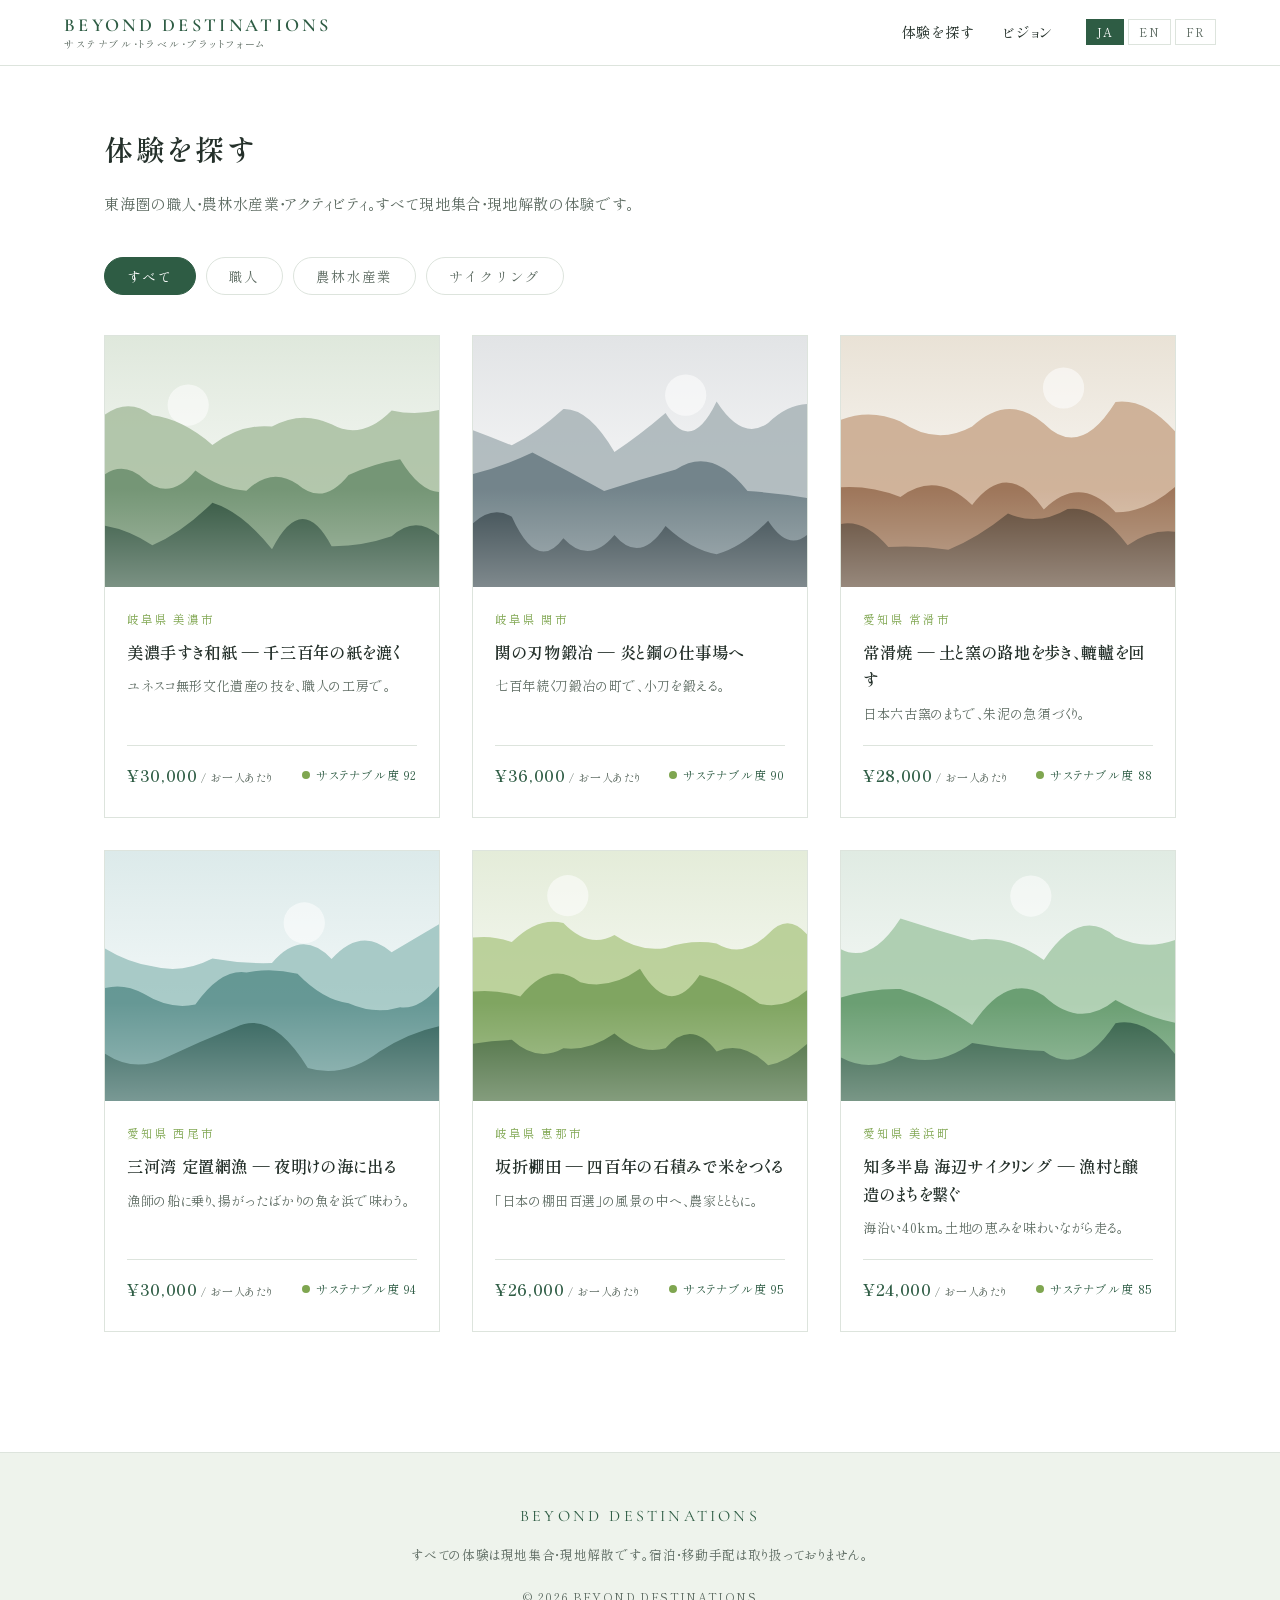
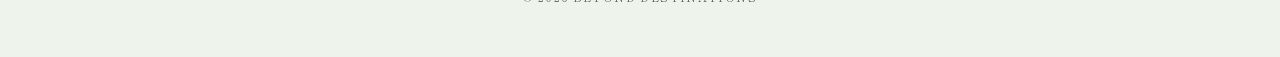
==== booking.html @ 05202955 "ver2demo TRI落ち、体験プログラム中心の編成に変更" ====
<!DOCTYPE html>
<html lang="ja">
<head>
  <meta charset="UTF-8">
  <meta name="viewport" content="width=device-width, initial-scale=1.0">
  <title>予約 — BEYOND DESTINATIONS</title>
  <link rel="preconnect" href="https://fonts.googleapis.com">
  <link rel="preconnect" href="https://fonts.gstatic.com" crossorigin>
  <link href="https://fonts.googleapis.com/css2?family=Shippori+Mincho:wght@400;500;600;700&family=Cormorant+Garamond:wght@400;500;600&display=swap" rel="stylesheet">
  <link rel="stylesheet" href="css/style.css">
</head>
<body data-page="booking">
  <header id="site-header"></header>

  <main class="container" id="booking-root"></main>

  <footer id="site-footer"></footer>

  <script src="js/i18n.js"></script>
  <script src="js/data.js"></script>
  <script src="js/main.js"></script>
</body>
</html>
---- css/style.css ----
/* =========================================================
   BEYOND DESTINATIONS — スタイル
   明朝体 / 白基調 / 緑のポイントカラー(深緑・若草)
   ========================================================= */

:root {
  --green-deep: #2e5c44;   /* 深緑:主要ポイントカラー */
  --green-leaf: #7fa650;   /* 若草:アクセント */
  --green-pale: #eef3ec;   /* 淡い緑:面 */
  --ink: #24302a;          /* 本文 */
  --ink-soft: #5d6b62;     /* 補助テキスト */
  --line: #dde4dd;         /* 罫線 */
  --paper: #ffffff;
  --serif-ja: "Shippori Mincho", "Hiragino Mincho ProN", "Yu Mincho", serif;
  --serif-en: "Cormorant Garamond", "Shippori Mincho", serif;
}

* { margin: 0; padding: 0; box-sizing: border-box; }

html { scroll-behavior: smooth; }

body {
  font-family: var(--serif-ja);
  color: var(--ink);
  background: var(--paper);
  line-height: 1.9;
  letter-spacing: 0.04em;
  font-feature-settings: "palt";
}

img { max-width: 100%; display: block; }
a { color: inherit; text-decoration: none; }
button { font-family: inherit; cursor: pointer; }
input, select { font-family: inherit; }

.container { max-width: 1120px; margin: 0 auto; padding: 0 24px; }

/* ---------- ヘッダー ---------- */

#site-header {
  position: sticky; top: 0; z-index: 50;
  background: rgba(255, 255, 255, 0.92);
  backdrop-filter: blur(8px);
  border-bottom: 1px solid var(--line);
}
.header-inner {
  max-width: 1200px; margin: 0 auto; padding: 14px 24px;
  display: flex; align-items: center; gap: 32px;
}
.brand { display: flex; flex-direction: column; line-height: 1.3; }
.brand-name {
  font-family: var(--serif-en);
  font-size: 1.15rem; font-weight: 600; letter-spacing: 0.18em;
  color: var(--green-deep);
}
.brand-tag { font-size: 0.62rem; letter-spacing: 0.22em; color: var(--ink-soft); }
.site-nav { display: flex; gap: 28px; margin-left: auto; }
.site-nav a {
  font-size: 0.9rem; letter-spacing: 0.12em; padding: 4px 0;
  border-bottom: 1px solid transparent; transition: 0.25s;
}
.site-nav a:hover { color: var(--green-deep); border-bottom-color: var(--green-deep); }
.lang-switch { display: flex; gap: 4px; }
.lang-btn {
  border: 1px solid var(--line); background: none; padding: 4px 10px;
  font-size: 0.72rem; letter-spacing: 0.1em; color: var(--ink-soft);
  transition: 0.2s;
}
.lang-btn:hover { border-color: var(--green-deep); color: var(--green-deep); }
.lang-btn.active { background: var(--green-deep); border-color: var(--green-deep); color: #fff; }

/* ---------- フッター ---------- */

#site-footer { margin-top: 120px; border-top: 1px solid var(--line); background: var(--green-pale); }
.footer-inner { max-width: 1120px; margin: 0 auto; padding: 48px 24px; text-align: center; }
.footer-brand {
  font-family: var(--serif-en); letter-spacing: 0.2em; font-size: 1rem;
  color: var(--green-deep); margin-bottom: 12px;
}
.footer-legal { font-size: 0.8rem; color: var(--ink-soft); margin-bottom: 20px; }
.footer-copy { font-size: 0.72rem; color: var(--ink-soft); letter-spacing: 0.12em; }

/* ---------- ボタン ---------- */

.btn {
  display: inline-block; padding: 14px 36px; font-size: 0.92rem;
  letter-spacing: 0.14em; border: 1px solid var(--green-deep);
  transition: 0.3s; text-align: center; background: none;
}
.btn-primary { background: var(--green-deep); color: #fff; }
.btn-primary:hover { background: #234835; }
.btn-ghost { color: var(--green-deep); background: transparent; }
.btn-ghost:hover { background: var(--green-pale); }
.btn-block { display: block; width: 100%; margin-top: 20px; }

/* ---------- 見出し・共通 ---------- */

.kicker {
  font-size: 0.78rem; letter-spacing: 0.3em; color: var(--green-leaf);
  margin-bottom: 14px; text-transform: uppercase;
}
.section-title { font-size: 1.7rem; font-weight: 600; letter-spacing: 0.08em; line-height: 1.6; }
.section-title-sm {
  font-size: 1.15rem; font-weight: 600; letter-spacing: 0.1em;
  margin: 48px 0 18px; padding-left: 14px;
  border-left: 3px solid var(--green-leaf);
}
.page-title { font-size: 1.8rem; font-weight: 600; letter-spacing: 0.1em; margin: 56px 0 12px; }
.page-lead { color: var(--ink-soft); font-size: 0.95rem; margin-bottom: 40px; }

.badge-meet {
  display: inline-block; font-size: 0.78rem; letter-spacing: 0.14em;
  color: var(--green-deep); border: 1px solid var(--green-deep);
  padding: 5px 14px; border-radius: 999px; margin-bottom: 24px;
}

/* ---------- トップ:ヒーロー ---------- */

.hero { position: relative; }
.hero-frame {
  position: relative; margin: 28px; overflow: hidden;
  min-height: 74vh; display: flex; align-items: center;
}
.hero-frame img#hero-art {
  position: absolute; inset: 0; width: 100%; height: 100%;
  object-fit: cover; z-index: -1;
}
.hero-frame::after {
  content: ""; position: absolute; inset: 0;
  background: linear-gradient(100deg, rgba(255,255,255,0.9) 0%, rgba(255,255,255,0.55) 55%, rgba(255,255,255,0.1) 100%);
}
.hero-inner { position: relative; z-index: 1; padding: 80px 8vw; max-width: 720px; }
.hero-kicker { font-size: 0.85rem; letter-spacing: 0.28em; color: var(--green-deep); margin-bottom: 22px; }
.hero-title {
  font-size: clamp(2rem, 4.6vw, 3.4rem); font-weight: 600;
  letter-spacing: 0.06em; line-height: 1.5; margin-bottom: 26px;
}
.hero-lead { font-size: 0.98rem; color: var(--ink); max-width: 34em; margin-bottom: 40px; }
.hero-ctas { display: flex; gap: 16px; flex-wrap: wrap; }

/* ---------- トップ:コンセプト・特徴 ---------- */

.concept { padding: 110px 0 40px; text-align: center; }
.concept .section-title { margin-bottom: 24px; }
.concept-body { max-width: 40em; margin: 0 auto; color: var(--ink-soft); font-size: 0.95rem; }

.features {
  display: grid; grid-template-columns: repeat(3, 1fr); gap: 1px;
  background: var(--line); border: 1px solid var(--line); margin: 70px 0;
}
.feature { background: var(--paper); padding: 44px 32px; }
.feature h3 { font-size: 1.05rem; letter-spacing: 0.12em; margin-bottom: 14px; color: var(--green-deep); }
.feature p { font-size: 0.88rem; color: var(--ink-soft); }
.feature-num {
  font-family: var(--serif-en); font-size: 0.8rem; letter-spacing: 0.2em;
  color: var(--green-leaf); display: block; margin-bottom: 18px;
}

/* ---------- 体験カード ---------- */

.pickup { padding: 60px 0 20px; }
.pickup-head { text-align: center; margin-bottom: 48px; }
.exp-grid { display: grid; grid-template-columns: repeat(3, 1fr); gap: 32px; }

.exp-card {
  display: flex; flex-direction: column; border: 1px solid var(--line);
  background: var(--paper); transition: 0.35s;
}
.exp-card:hover { box-shadow: 0 14px 40px rgba(46, 92, 68, 0.14); transform: translateY(-4px); }
.exp-card-img { aspect-ratio: 4/3; overflow: hidden; }
.exp-card-img img { width: 100%; height: 100%; object-fit: cover; transition: 0.6s; }
.exp-card:hover .exp-card-img img { transform: scale(1.04); }
.exp-card-body { padding: 22px 22px 26px; display: flex; flex-direction: column; flex: 1; }
.exp-card-area { font-size: 0.72rem; letter-spacing: 0.16em; color: var(--green-leaf); margin-bottom: 8px; }
.exp-card-name { font-size: 1.02rem; font-weight: 600; line-height: 1.7; margin-bottom: 8px; }
.exp-card-tagline { font-size: 0.82rem; color: var(--ink-soft); margin-bottom: 18px; flex: 1; }
.exp-card-meta {
  display: flex; justify-content: space-between; align-items: center;
  border-top: 1px solid var(--line); padding-top: 14px;
}
.exp-card-price { font-size: 1rem; color: var(--green-deep); font-weight: 600; }
.exp-card-price small { font-size: 0.68rem; color: var(--ink-soft); font-weight: 400; }
.exp-card-score { font-size: 0.74rem; color: var(--green-deep); display: flex; align-items: center; gap: 6px; }
.exp-card-score i {
  width: 8px; height: 8px; border-radius: 50%; background: var(--green-leaf); display: inline-block;
}
.pickup-more { text-align: center; margin-top: 48px; }

/* ---------- トップ:ビジョン導線 ---------- */

.vision-strip { position: relative; margin: 100px 0 0; overflow: hidden; }
.vision-strip img { position: absolute; inset: 0; width: 100%; height: 100%; object-fit: cover; }
.vision-strip::after { content: ""; position: absolute; inset: 0; background: rgba(46,92,68,0.55); }
.vision-strip-inner {
  position: relative; z-index: 1; text-align: center; color: #fff; padding: 110px 24px;
}
.vision-strip-inner h2 {
  font-size: 1.6rem; font-weight: 500; letter-spacing: 0.12em; margin-bottom: 36px;
}
.vision-strip-inner .btn { border-color: #fff; color: #fff; }
.vision-strip-inner .btn:hover { background: rgba(255,255,255,0.15); }

/* ---------- 一覧ページ ---------- */

.filters { display: flex; gap: 10px; flex-wrap: wrap; margin-bottom: 40px; }
.filter-btn {
  border: 1px solid var(--line); background: none; padding: 8px 22px;
  font-size: 0.85rem; letter-spacing: 0.1em; color: var(--ink-soft);
  border-radius: 999px; transition: 0.2s;
}
.filter-btn:hover { border-color: var(--green-deep); color: var(--green-deep); }
.filter-btn.active { background: var(--green-deep); border-color: var(--green-deep); color: #fff; }

/* ---------- 詳細ページ ---------- */

.detail-hero { position: relative; margin: 28px 28px 0; overflow: hidden; }
.detail-hero img { width: 100%; height: 52vh; object-fit: cover; }
.detail-hero-overlay {
  position: absolute; inset: auto 0 0 0;
  padding: 60px 6vw 36px;
  background: linear-gradient(transparent, rgba(255,255,255,0.96) 75%);
}
.detail-area { font-size: 0.8rem; letter-spacing: 0.2em; color: var(--green-leaf); margin-bottom: 8px; }
.detail-name { font-size: clamp(1.4rem, 2.8vw, 2.1rem); font-weight: 600; letter-spacing: 0.06em; line-height: 1.6; }
.detail-tagline { color: var(--ink-soft); font-size: 0.95rem; margin-top: 8px; }

.detail-cols {
  max-width: 1120px; margin: 56px auto 0; padding: 0 24px;
  display: grid; grid-template-columns: 1fr 380px; gap: 60px; align-items: start;
}
.detail-desc { font-size: 1rem; max-width: 38em; }
.detail-gallery { display: grid; grid-template-columns: 1fr 1fr; gap: 16px; }
.detail-gallery img { aspect-ratio: 4/3; object-fit: cover; }

.highlight-list { list-style: none; }
.highlight-list li {
  padding: 14px 0 14px 30px; border-bottom: 1px solid var(--line);
  position: relative; font-size: 0.93rem;
}
.highlight-list li::before {
  content: ""; position: absolute; left: 6px; top: 26px;
  width: 8px; height: 8px; border-radius: 50%; background: var(--green-leaf);
}

.meet-note {
  margin-top: 56px; background: var(--green-pale); padding: 28px 32px;
  border-left: 3px solid var(--green-deep);
}
.meet-note h3 { font-size: 0.95rem; letter-spacing: 0.14em; color: var(--green-deep); margin-bottom: 10px; }
.meet-note p { font-size: 0.86rem; color: var(--ink-soft); }

/* サイドカード */

.side-card {
  border: 1px solid var(--line); padding: 32px 30px;
  position: sticky; top: 96px; background: var(--paper);
}
.side-price { font-size: 1.7rem; color: var(--green-deep); font-weight: 600; margin-bottom: 20px; }
.side-price small { font-size: 0.75rem; color: var(--ink-soft); font-weight: 400; }
.side-meta { border-top: 1px solid var(--line); margin-bottom: 22px; }
.side-meta > div {
  display: flex; justify-content: space-between;
  padding: 10px 0; border-bottom: 1px solid var(--line); font-size: 0.85rem;
}
.side-meta dt { color: var(--ink-soft); }

.side-score { display: flex; gap: 18px; align-items: center; margin-bottom: 26px; }
.side-score-label { font-size: 0.8rem; letter-spacing: 0.1em; color: var(--green-deep); font-weight: 600; }
.side-score-note { font-size: 0.74rem; color: var(--ink-soft); line-height: 1.7; margin-top: 4px; }

.score-ring { position: relative; flex-shrink: 0; }
.score-ring svg { width: 100%; height: 100%; }
.ring-bg { fill: none; stroke: var(--green-pale); stroke-width: 7; }
.ring-fg { fill: none; stroke: var(--green-leaf); stroke-width: 7; stroke-linecap: round; }
.score-num {
  position: absolute; inset: 0; display: flex; align-items: center; justify-content: center;
  flex-direction: row; gap: 2px;
}
.score-num strong { font-size: 1.25rem; color: var(--green-deep); }
.score-num span { font-size: 0.6rem; color: var(--ink-soft); margin-top: 8px; }

.breakdown-title { font-size: 0.85rem; letter-spacing: 0.14em; color: var(--green-deep); margin-bottom: 10px; }
.breakdown { width: 100%; border-collapse: collapse; font-size: 0.86rem; }
.breakdown td { padding: 9px 0; border-bottom: 1px solid var(--line); }
.breakdown td:last-child { text-align: right; font-weight: 600; }
.breakdown tr.sub td { font-size: 0.78rem; color: var(--ink-soft); font-weight: 400; padding-left: 14px; }
.breakdown tr.sub td:last-child { font-weight: 400; }
.breakdown tr.co2 td { color: var(--green-leaf); border-bottom: none; }
.breakdown tr.total td { font-size: 1rem; color: var(--green-deep); }
.breakdown-note { font-size: 0.72rem; color: var(--ink-soft); line-height: 1.8; margin-top: 12px; }
.side-meet { text-align: center; font-size: 0.74rem; color: var(--ink-soft); margin-top: 14px; }

/* ---------- 予約フロー ---------- */

.steps { display: flex; gap: 0; list-style: none; margin: 36px 0 48px; border: 1px solid var(--line); }
.steps li {
  flex: 1; text-align: center; padding: 14px 8px; font-size: 0.82rem;
  letter-spacing: 0.08em; color: var(--ink-soft); background: var(--paper);
  border-right: 1px solid var(--line);
  display: flex; align-items: center; justify-content: center; gap: 10px;
}
.steps li:last-child { border-right: none; }
.steps li span {
  width: 24px; height: 24px; border-radius: 50%; border: 1px solid var(--line);
  display: inline-flex; align-items: center; justify-content: center;
  font-size: 0.72rem; font-family: var(--serif-en);
}
.steps li.active { color: var(--green-deep); font-weight: 600; }
.steps li.active span { background: var(--green-deep); border-color: var(--green-deep); color: #fff; }
.steps li.done { color: var(--green-leaf); }
.steps li.done span { border-color: var(--green-leaf); color: var(--green-leaf); }

.booking-cols { display: grid; grid-template-columns: 1fr 380px; gap: 60px; align-items: start; }
.booking-form { min-width: 0; }
.form-grid { display: flex; flex-direction: column; gap: 22px; }
.form-row { display: grid; grid-template-columns: 1fr 1fr; gap: 22px; }
.form-grid label { font-size: 0.85rem; color: var(--ink-soft); display: flex; flex-direction: column; gap: 8px; }
.form-grid input, .form-grid select {
  border: 1px solid var(--line); padding: 13px 14px; font-size: 0.95rem;
  background: var(--paper); color: var(--ink); border-radius: 0;
}
.form-grid input:focus, .form-grid select:focus {
  outline: none; border-color: var(--green-deep);
}
.form-actions { display: flex; justify-content: space-between; margin-top: 40px; }
.dummy-note { font-size: 0.76rem; color: #a0642f; margin-top: 18px; }

.booking-summary h3 { font-size: 0.9rem; letter-spacing: 0.14em; color: var(--green-deep); margin-bottom: 14px; }
.bs-name { font-size: 0.95rem; font-weight: 600; line-height: 1.7; }
.bs-area { font-size: 0.75rem; color: var(--green-leaf); letter-spacing: 0.12em; margin: 4px 0 16px; }

/* ---------- 完了ページ ---------- */

.complete-wrap { max-width: 760px; margin: 0 auto; padding: 80px 24px 0; text-align: center; }
.complete-kicker { font-size: 0.8rem; letter-spacing: 0.3em; color: var(--green-leaf); margin-bottom: 18px; }
.complete-title { font-size: clamp(1.5rem, 3vw, 2.1rem); font-weight: 600; letter-spacing: 0.06em; line-height: 1.7; margin-bottom: 20px; }
.complete-body { color: var(--ink-soft); font-size: 0.92rem; max-width: 34em; margin: 0 auto 60px; }

.muni-stage {
  display: flex; align-items: center; justify-content: center; gap: 56px;
  flex-wrap: wrap; margin-bottom: 60px;
}
.muni-svg { width: 260px; height: 260px; }
.muni-base { fill: var(--green-pale); }
.muni-outline { fill: none; stroke: var(--green-deep); stroke-width: 1.6; }
.muni-info { text-align: left; }
.muni-name { font-size: 0.95rem; letter-spacing: 0.1em; margin-bottom: 6px; }
.muni-name span { display: block; font-size: 0.72rem; color: var(--ink-soft); letter-spacing: 0.18em; }
.muni-percent strong {
  font-family: var(--serif-en); font-size: 3.6rem; color: var(--green-deep); font-weight: 600;
}
.muni-percent { font-size: 1.2rem; color: var(--green-deep); line-height: 1.2; margin-bottom: 10px; }
.muni-gain { font-size: 1rem; color: var(--green-leaf); font-weight: 600; }
.muni-gain span { display: block; font-size: 0.72rem; color: var(--ink-soft); font-weight: 400; letter-spacing: 0.1em; }

.complete-stats {
  display: grid; grid-template-columns: 1fr 1fr; gap: 1px;
  background: var(--line); border: 1px solid var(--line); margin-bottom: 56px;
}
.stat { background: var(--paper); padding: 30px; }
.stat-label { font-size: 0.76rem; letter-spacing: 0.14em; color: var(--ink-soft); margin-bottom: 8px; }
.stat-value { font-size: 1.5rem; color: var(--green-deep); font-weight: 600; }
.complete-actions { display: flex; gap: 16px; justify-content: center; flex-wrap: wrap; }

/* ---------- ビジョンページ ---------- */

.vision-hero {
  min-height: 68vh; display: flex; align-items: center; justify-content: center;
  text-align: center; position: relative; margin: 28px; overflow: hidden;
}
.vision-hero img { position: absolute; inset: 0; width: 100%; height: 100%; object-fit: cover; }
.vision-hero::after { content: ""; position: absolute; inset: 0; background: rgba(255,255,255,0.72); }
.vision-hero-inner { position: relative; z-index: 1; padding: 60px 24px; }
.vision-hero-title {
  font-size: clamp(2rem, 5vw, 3.6rem); font-weight: 600;
  letter-spacing: 0.08em; line-height: 1.7; margin: 18px 0 36px;
}
.vision-statement { max-width: 36em; margin: 0 auto; font-size: 1rem; color: var(--ink); }

.vision-section { max-width: 1120px; margin: 130px auto 0; padding: 0 24px; }
.vision-section-inner {
  display: grid; grid-template-columns: 1fr 1fr; gap: 70px; align-items: center;
}
.vision-section-inner.reverse > .vision-text { order: 2; }
.vision-text .section-title { margin-bottom: 26px; }
.vision-text p { color: var(--ink-soft); font-size: 0.95rem; max-width: 32em; }
.vision-img { overflow: hidden; }
.vision-img img { aspect-ratio: 5/4; object-fit: cover; width: 100%; }
.vision-cta { text-align: center; margin-top: 130px; }

/* ---------- レスポンシブ ---------- */

@media (max-width: 960px) {
  .header-inner { flex-wrap: wrap; gap: 14px; }
  .site-nav { margin-left: 0; gap: 20px; }
  .exp-grid, .features { grid-template-columns: 1fr; }
  .detail-cols, .booking-cols { grid-template-columns: 1fr; gap: 40px; }
  .side-card { position: static; }
  .vision-section-inner { grid-template-columns: 1fr; gap: 32px; }
  .vision-section-inner.reverse > .vision-text { order: 0; }
  .hero-frame, .vision-hero, .detail-hero { margin: 12px; }
  .steps li { flex-direction: column; gap: 6px; font-size: 0.72rem; }
}
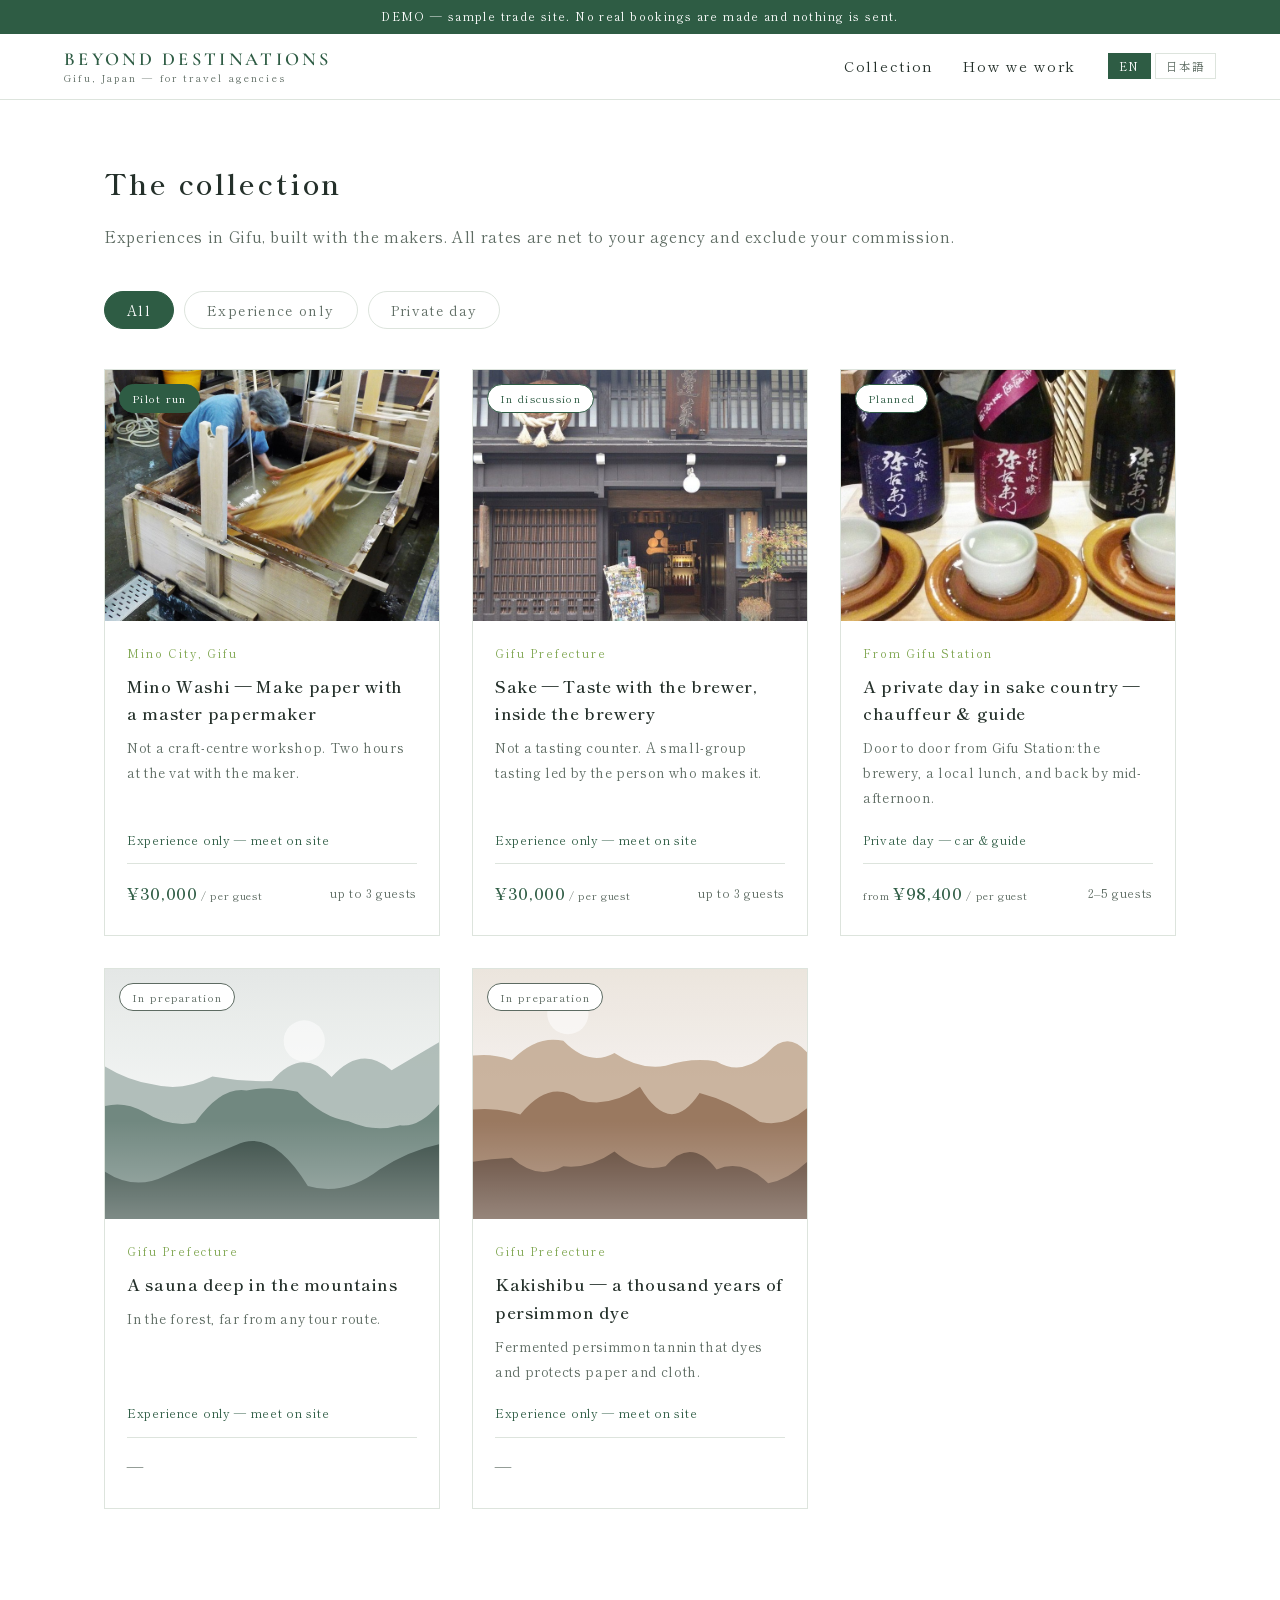
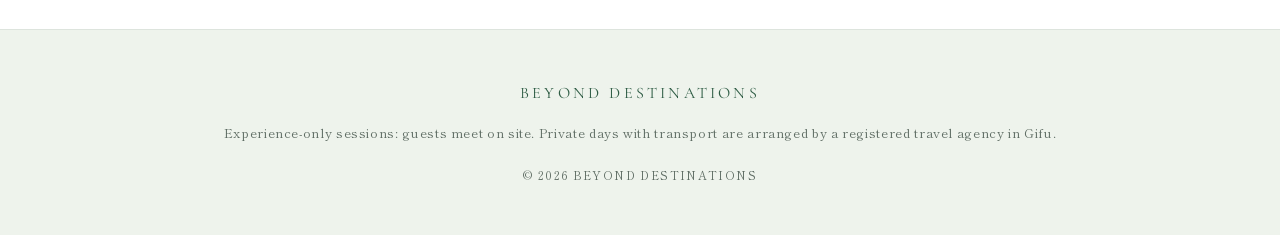
==== commit fefb31a2: "海外の旅行会社向けに作り直し（空き状況の問い合わせ・卸値・お金の行き先） - 英語を既定、日本語切替（仏語は削除） - 商品を資料の範囲に絞る：美濃和紙・日本酒（体験のみ）、酒蔵をめぐる1日、サウナ・" ====
--- a/booking.html
+++ b/booking.html
@@ -1,9 +1,9 @@
 <!DOCTYPE html>
-<html lang="ja">
+<html lang="en">
 <head>
   <meta charset="UTF-8">
   <meta name="viewport" content="width=device-width, initial-scale=1.0">
-  <title>予約 — BEYOND DESTINATIONS</title>
+  <title>Request availability — BEYOND DESTINATIONS</title>
   <link rel="preconnect" href="https://fonts.googleapis.com">
   <link rel="preconnect" href="https://fonts.gstatic.com" crossorigin>
   <link href="https://fonts.googleapis.com/css2?family=Shippori+Mincho:wght@400;500;600;700&family=Cormorant+Garamond:wght@400;500;600&display=swap" rel="stylesheet">
--- a/css/style.css
+++ b/css/style.css
@@ -25,13 +25,14 @@
   background: var(--paper);
   line-height: 1.9;
   letter-spacing: 0.04em;
-  font-feature-settings: "palt";
+  font-feature-settings: "palt", "lnum";
+  font-variant-numeric: lining-nums;
 }
 
 img { max-width: 100%; display: block; }
 a { color: inherit; text-decoration: none; }
 button { font-family: inherit; cursor: pointer; }
-input, select { font-family: inherit; }
+input, select, textarea { font-family: inherit; }
 
 .container { max-width: 1120px; margin: 0 auto; padding: 0 24px; }
 
@@ -122,18 +123,18 @@
   min-height: 74vh; display: flex; align-items: center;
 }
 .hero-frame img#hero-art {
-  position: absolute; inset: 0; width: 100%; height: 100%;
-  object-fit: cover; z-index: -1;
+  position: absolute; inset: 0 0 0 auto; width: 56%; height: 100%;
+  object-fit: cover; z-index: 0;
 }
 .hero-frame::after {
-  content: ""; position: absolute; inset: 0;
-  background: linear-gradient(100deg, rgba(255,255,255,0.9) 0%, rgba(255,255,255,0.55) 55%, rgba(255,255,255,0.1) 100%);
-}
-.hero-inner { position: relative; z-index: 1; padding: 80px 8vw; max-width: 720px; }
+  content: ""; position: absolute; inset: 0; z-index: 0;
+  background: linear-gradient(90deg, #fff 44%, rgba(255,255,255,0) 58%);
+}
+.hero-inner { position: relative; z-index: 1; padding: 80px 4vw 80px 5vw; max-width: 47%; }
 .hero-kicker { font-size: 0.85rem; letter-spacing: 0.28em; color: var(--green-deep); margin-bottom: 22px; }
 .hero-title {
-  font-size: clamp(2rem, 4.6vw, 3.4rem); font-weight: 600;
-  letter-spacing: 0.06em; line-height: 1.5; margin-bottom: 26px;
+  font-size: clamp(1.9rem, 3.4vw, 3rem); font-weight: 600;
+  letter-spacing: 0.02em; line-height: 1.5; margin-bottom: 26px;
 }
 .hero-lead { font-size: 0.98rem; color: var(--ink); max-width: 34em; margin-bottom: 40px; }
 .hero-ctas { display: flex; gap: 16px; flex-wrap: wrap; }
@@ -180,10 +181,6 @@
 }
 .exp-card-price { font-size: 1rem; color: var(--green-deep); font-weight: 600; }
 .exp-card-price small { font-size: 0.68rem; color: var(--ink-soft); font-weight: 400; }
-.exp-card-score { font-size: 0.74rem; color: var(--green-deep); display: flex; align-items: center; gap: 6px; }
-.exp-card-score i {
-  width: 8px; height: 8px; border-radius: 50%; background: var(--green-leaf); display: inline-block;
-}
 .pickup-more { text-align: center; margin-top: 48px; }
 
 /* ---------- トップ:ビジョン導線 ---------- */
@@ -230,7 +227,8 @@
 }
 .detail-desc { font-size: 1rem; max-width: 38em; }
 .detail-gallery { display: grid; grid-template-columns: 1fr 1fr; gap: 16px; }
-.detail-gallery img { aspect-ratio: 4/3; object-fit: cover; }
+.detail-gallery img { aspect-ratio: 4/3; object-fit: cover; width: 100%; }
+.photo-credit { font-size: 0.7rem; color: var(--ink-soft); margin-top: 10px; }
 
 .highlight-list { list-style: none; }
 .highlight-list li {
@@ -253,7 +251,7 @@
 
 .side-card {
   border: 1px solid var(--line); padding: 32px 30px;
-  position: sticky; top: 96px; background: var(--paper);
+  position: sticky; top: 140px; background: var(--paper);
 }
 .side-price { font-size: 1.7rem; color: var(--green-deep); font-weight: 600; margin-bottom: 20px; }
 .side-price small { font-size: 0.75rem; color: var(--ink-soft); font-weight: 400; }
@@ -264,20 +262,6 @@
 }
 .side-meta dt { color: var(--ink-soft); }
 
-.side-score { display: flex; gap: 18px; align-items: center; margin-bottom: 26px; }
-.side-score-label { font-size: 0.8rem; letter-spacing: 0.1em; color: var(--green-deep); font-weight: 600; }
-.side-score-note { font-size: 0.74rem; color: var(--ink-soft); line-height: 1.7; margin-top: 4px; }
-
-.score-ring { position: relative; flex-shrink: 0; }
-.score-ring svg { width: 100%; height: 100%; }
-.ring-bg { fill: none; stroke: var(--green-pale); stroke-width: 7; }
-.ring-fg { fill: none; stroke: var(--green-leaf); stroke-width: 7; stroke-linecap: round; }
-.score-num {
-  position: absolute; inset: 0; display: flex; align-items: center; justify-content: center;
-  flex-direction: row; gap: 2px;
-}
-.score-num strong { font-size: 1.25rem; color: var(--green-deep); }
-.score-num span { font-size: 0.6rem; color: var(--ink-soft); margin-top: 8px; }
 
 .breakdown-title { font-size: 0.85rem; letter-spacing: 0.14em; color: var(--green-deep); margin-bottom: 10px; }
 .breakdown { width: 100%; border-collapse: collapse; font-size: 0.86rem; }
@@ -315,11 +299,11 @@
 .form-grid { display: flex; flex-direction: column; gap: 22px; }
 .form-row { display: grid; grid-template-columns: 1fr 1fr; gap: 22px; }
 .form-grid label { font-size: 0.85rem; color: var(--ink-soft); display: flex; flex-direction: column; gap: 8px; }
-.form-grid input, .form-grid select {
+.form-grid input, .form-grid select, .form-grid textarea {
   border: 1px solid var(--line); padding: 13px 14px; font-size: 0.95rem;
   background: var(--paper); color: var(--ink); border-radius: 0;
 }
-.form-grid input:focus, .form-grid select:focus {
+.form-grid input:focus, .form-grid select:focus, .form-grid textarea:focus {
   outline: none; border-color: var(--green-deep);
 }
 .form-actions { display: flex; justify-content: space-between; margin-top: 40px; }
@@ -336,22 +320,6 @@
 .complete-title { font-size: clamp(1.5rem, 3vw, 2.1rem); font-weight: 600; letter-spacing: 0.06em; line-height: 1.7; margin-bottom: 20px; }
 .complete-body { color: var(--ink-soft); font-size: 0.92rem; max-width: 34em; margin: 0 auto 60px; }
 
-.muni-stage {
-  display: flex; align-items: center; justify-content: center; gap: 56px;
-  flex-wrap: wrap; margin-bottom: 60px;
-}
-.muni-svg { width: 260px; height: 260px; }
-.muni-base { fill: var(--green-pale); }
-.muni-outline { fill: none; stroke: var(--green-deep); stroke-width: 1.6; }
-.muni-info { text-align: left; }
-.muni-name { font-size: 0.95rem; letter-spacing: 0.1em; margin-bottom: 6px; }
-.muni-name span { display: block; font-size: 0.72rem; color: var(--ink-soft); letter-spacing: 0.18em; }
-.muni-percent strong {
-  font-family: var(--serif-en); font-size: 3.6rem; color: var(--green-deep); font-weight: 600;
-}
-.muni-percent { font-size: 1.2rem; color: var(--green-deep); line-height: 1.2; margin-bottom: 10px; }
-.muni-gain { font-size: 1rem; color: var(--green-leaf); font-weight: 600; }
-.muni-gain span { display: block; font-size: 0.72rem; color: var(--ink-soft); font-weight: 400; letter-spacing: 0.1em; }
 
 .complete-stats {
   display: grid; grid-template-columns: 1fr 1fr; gap: 1px;
@@ -387,6 +355,134 @@
 .vision-img { overflow: hidden; }
 .vision-img img { aspect-ratio: 5/4; object-fit: cover; width: 100%; }
 .vision-cta { text-align: center; margin-top: 130px; }
+
+/* ---------- 旅行会社向け:デモ帯・状態バッジ ---------- */
+
+.demo-bar {
+  background: var(--green-deep); color: #fff; text-align: center;
+  font-size: 0.72rem; letter-spacing: 0.12em; padding: 6px 16px;
+}
+.status {
+  display: inline-block; font-size: 0.68rem; letter-spacing: 0.12em;
+  padding: 3px 12px; border-radius: 999px; background: var(--paper);
+  border: 1px solid var(--green-deep); color: var(--green-deep);
+}
+.status-pilot { background: var(--green-deep); color: #fff; }
+.status-prep { border-color: var(--ink-soft); color: var(--ink-soft); }
+.exp-card-img { position: relative; }
+.exp-card-img .status { position: absolute; top: 14px; left: 14px; }
+.exp-card.is-prep .exp-card-img img { filter: saturate(0.6); }
+.exp-card-kind { font-size: 0.74rem; color: var(--green-deep); letter-spacing: 0.06em; margin-bottom: 12px; }
+.exp-card-group { font-size: 0.74rem; color: var(--ink-soft); }
+.exp-card-price.muted { color: var(--ink-soft); font-weight: 400; }
+
+/* ---------- トップ:数字 ---------- */
+
+.facts {
+  display: grid; grid-template-columns: repeat(4, 1fr); gap: 1px;
+  background: var(--line); border: 1px solid var(--line); margin-top: 8px;
+  padding: 0;
+}
+.fact { background: var(--paper); padding: 26px 22px; font-size: 0.8rem; color: var(--ink-soft); line-height: 1.7; }
+.fact-v {
+  font-family: var(--serif-en); font-size: 2.4rem; color: var(--green-deep);
+  font-weight: 600; line-height: 1.1; margin-bottom: 6px;
+}
+.fact-text { display: flex; align-items: center; color: var(--green-deep); font-size: 0.86rem; }
+
+/* ---------- トップ:予約の流れ / これから ---------- */
+
+.how { padding: 100px 0 0; }
+.how-steps {
+  list-style: none; display: grid; grid-template-columns: repeat(4, 1fr); gap: 28px;
+}
+.how-steps.road { grid-template-columns: repeat(3, 1fr); }
+.how-steps li { border-top: 2px solid var(--green-deep); padding-top: 20px; }
+.how-steps span {
+  font-family: var(--serif-en); font-size: 1.6rem; color: var(--green-leaf); display: block; margin-bottom: 6px;
+}
+.how-steps h3 { font-size: 1rem; letter-spacing: 0.06em; margin-bottom: 8px; }
+.how-steps p { font-size: 0.85rem; color: var(--ink-soft); }
+
+.strip-body { font-size: 1rem; margin: -20px 0 32px; opacity: 0.9; }
+.strip-source { font-size: 0.68rem; margin-top: 28px; opacity: 0.75; letter-spacing: 0.04em; }
+
+/* ---------- 詳細:過ごし方・1日の流れ・料金表 ---------- */
+
+.exp-steps { list-style: none; display: grid; grid-template-columns: repeat(3, 1fr); gap: 14px; }
+.exp-steps li {
+  background: var(--green-pale); padding: 18px 16px; font-size: 0.9rem; line-height: 1.6;
+}
+.exp-steps li span {
+  display: block; font-family: var(--serif-en); font-size: 1.3rem; color: var(--green-deep); margin-bottom: 4px;
+}
+.itinerary { list-style: none; border-left: 2px solid var(--green-leaf); margin-left: 6px; }
+.itinerary li { position: relative; padding: 0 0 22px 26px; display: flex; gap: 18px; font-size: 0.93rem; }
+.itinerary li::before {
+  content: ""; position: absolute; left: -7px; top: 8px;
+  width: 12px; height: 12px; border-radius: 50%; background: var(--paper); border: 2px solid var(--green-deep);
+}
+.itinerary time { font-family: var(--serif-en); font-weight: 600; color: var(--green-deep); min-width: 3.4em; }
+.detail-gallery { margin-top: 48px; }
+
+.side-card .status { margin-bottom: 18px; }
+.side-price-label { font-size: 0.74rem; letter-spacing: 0.12em; color: var(--ink-soft); }
+.side-prep { font-size: 0.88rem; color: var(--ink-soft); }
+.rates { width: 100%; border-collapse: collapse; font-size: 0.86rem; }
+.rates th { font-size: 0.72rem; font-weight: 400; color: var(--ink-soft); text-align: right; padding: 6px 0; border-bottom: 1px solid var(--line); }
+.rates th:first-child, .rates td:first-child { text-align: left; }
+.rates td { text-align: right; padding: 9px 0; border-bottom: 1px solid var(--line); }
+.rates tr.hl td { color: var(--green-deep); font-weight: 600; }
+
+.where-lead { font-size: 0.85rem; color: var(--ink-soft); margin-bottom: 8px; }
+.breakdown.where tr.local td:first-child { padding-left: 14px; border-left: 3px solid var(--green-leaf); }
+.share { margin: 22px 0 6px; }
+.share-bar { height: 10px; background: var(--green-pale); overflow: hidden; }
+.share-fill {
+  display: block; height: 100%; width: 0; background: linear-gradient(90deg, var(--green-deep), var(--green-leaf));
+  transition: width 1.8s cubic-bezier(0.22, 1, 0.36, 1);
+}
+.share-num { font-size: 0.82rem; color: var(--ink-soft); margin-top: 8px; }
+.share-num strong { font-family: var(--serif-en); font-size: 1.6rem; color: var(--green-deep); }
+.meet-status { margin-top: 10px; color: var(--green-deep) !important; }
+
+/* ---------- 問い合わせ・完了 ---------- */
+
+.review { border-top: 1px solid var(--line); }
+.review > div { display: grid; grid-template-columns: 12em 1fr; gap: 16px; padding: 12px 0; border-bottom: 1px solid var(--line); font-size: 0.9rem; }
+.review dt { color: var(--ink-soft); }
+.review dd { white-space: pre-wrap; overflow-wrap: anywhere; }
+
+.complete-body strong { color: var(--green-deep); font-family: var(--serif-en); letter-spacing: 0.08em; }
+.complete-card { border: 1px solid var(--line); padding: 20px 24px; text-align: left; margin-bottom: 8px; }
+.complete-wrap .section-title-sm { text-align: left; }
+.timeline { list-style: none; text-align: left; margin-bottom: 20px; }
+.timeline li { display: flex; align-items: center; gap: 14px; padding: 12px 0; border-bottom: 1px solid var(--line); font-size: 0.9rem; color: var(--ink-soft); }
+.timeline span {
+  width: 26px; height: 26px; border-radius: 50%; border: 1px solid var(--line); flex-shrink: 0;
+  display: inline-flex; align-items: center; justify-content: center; font-size: 0.75rem; font-family: var(--serif-en);
+}
+.timeline li.done { color: var(--green-deep); font-weight: 600; }
+.timeline li.done span { background: var(--green-deep); border-color: var(--green-deep); color: #fff; }
+.complete-share { text-align: left; margin-bottom: 56px; }
+
+/* ---------- 私たちについて ---------- */
+
+.center-head { text-align: center; margin-bottom: 44px; }
+.role-map { display: grid; grid-template-columns: 1fr auto 1fr auto 1fr; gap: 18px; align-items: center; }
+.role { border: 1px solid var(--line); padding: 28px 20px; text-align: center; min-height: 150px; display: flex; flex-direction: column; justify-content: center; }
+.role h3 { font-size: 1.05rem; letter-spacing: 0.08em; margin-bottom: 8px; }
+.role p { font-size: 0.82rem; color: var(--ink-soft); }
+.role-bd { background: var(--green-deep); border-color: var(--green-deep); color: #fff; }
+.role-bd h3 { font-family: var(--serif-en); letter-spacing: 0.16em; }
+.role-bd p { color: rgba(255,255,255,0.85); }
+.role-arrow { font-size: 1.6rem; color: var(--green-leaf); }
+.role-partner { text-align: center; font-size: 0.84rem; color: var(--ink-soft); margin-top: 24px; }
+.origin { max-width: 640px; margin: 0 auto; text-align: center; }
+.origin-quote { font-size: clamp(1.2rem, 2.4vw, 1.6rem); font-weight: 600; line-height: 1.8; margin-bottom: 22px; }
+.origin-body { color: var(--ink-soft); font-size: 0.95rem; }
+.origin .strip-source { color: var(--ink-soft); }
+.team-name { font-size: 1.2rem; font-weight: 600; margin-bottom: 8px; }
 
 /* ---------- レスポンシブ ---------- */
 
@@ -400,4 +496,23 @@
   .vision-section-inner.reverse > .vision-text { order: 0; }
   .hero-frame, .vision-hero, .detail-hero { margin: 12px; }
   .steps li { flex-direction: column; gap: 6px; font-size: 0.72rem; }
-}
+  .facts { grid-template-columns: 1fr 1fr; }
+  .how-steps, .how-steps.road { grid-template-columns: 1fr 1fr; }
+  .exp-steps { grid-template-columns: 1fr; }
+  .role-map { grid-template-columns: 1fr; }
+  .role-arrow { transform: rotate(90deg); text-align: center; }
+  .form-row { grid-template-columns: 1fr; }
+  .review > div { grid-template-columns: 1fr; gap: 2px; }
+  #site-header { position: static; }
+  .hero-frame img#hero-art { width: 100%; }
+  .hero-inner { max-width: none; }
+  .hero-frame::after { background: rgba(255,255,255,0.86); }
+}
+
+@media (max-width: 560px) {
+  .header-inner { padding: 12px 16px; }
+  .container, .detail-cols, .vision-section { padding-left: 16px; padding-right: 16px; }
+  .hero-inner { padding: 48px 20px; }
+  .how-steps, .how-steps.road { grid-template-columns: 1fr; }
+  .fact-v { font-size: 2rem; }
+}
